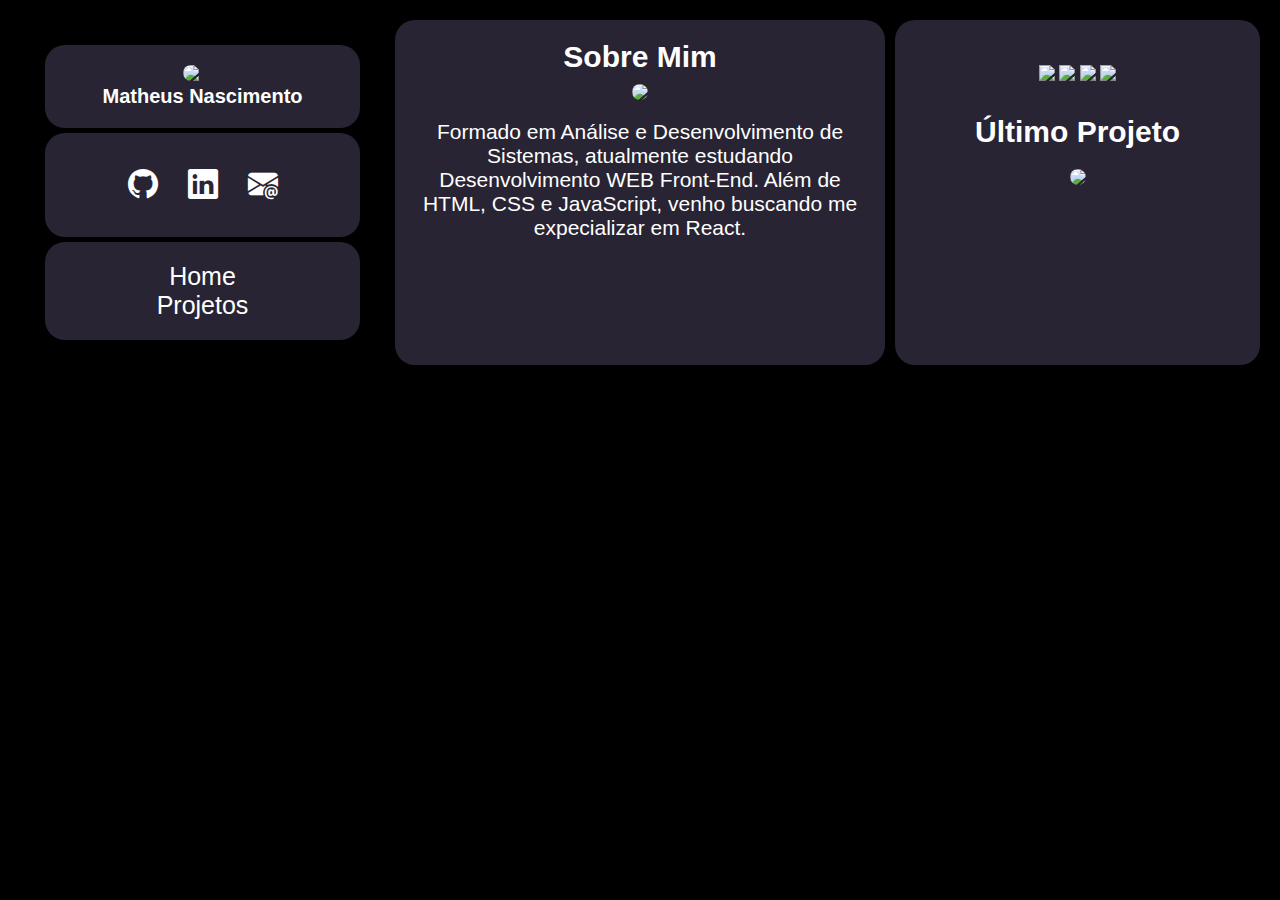
==== index.html @ 75b7ec79 "rafactor: changed some information + modified css" ====
<!DOCTYPE html>
<html lang="pt-br">

<head>
    <meta charset="UTF-8">
    <meta name="viewport" content="width=device-width, initial-scale=1.0">
    <title>portfolio</title>
    <!--bootstrap icons-->
    <link rel="stylesheet" href="https://cdn.jsdelivr.net/npm/bootstrap-icons@1.11.1/font/bootstrap-icons.css">
    <!--css do index.html-->
    <link rel="stylesheet" href="./css/styles.css">
</head>

<body>
    <div class="container">
        <div class="side">
            <div class="logo-nome" id="home">
                <img src="https://media.discordapp.net/attachments/914968155212906507/1125050646421307493/dev.png?width=398&height=398">
                <p>Matheus Nascimento</p>
            </div>

            <div class="logo-links"> 
                <a href="https://github.com/matheuspeluso" target="_blank">
                    <i class="bi bi-github icons"></i>
                </a>

                <a href="https://www.linkedin.com/in/matheus-pereira-peluso-do-nascimento-331954191/" target="_blank"> 
                    <i class="bi bi-linkedin icons"></i>
                </a>

                <a href="mailto:matheuspeluso17@gmail.com"> 
                    <i class="bi bi-envelope-at-fill icons"></i>
                </a>
            </div>
            
            <div class="nav">
                <ul>
                    <li><a href="#home">Home</a></li>
                    <!-- <li><a href="">Artigos</a></li> -->
                    <li><a href="./porjetos.html">Projetos</a></li>
                </ul>
            </div>
        </div>

        <div class="conteudo">
            <h2>Sobre Mim</h2>
            <img src="https://media.discordapp.net/attachments/914968155212906507/1125049673502163035/foto_perfil.jpeg?width=398&height=398">

            <p class="sobre">
                Formado em Análise e Desenvolvimento de Sistemas, atualmente estudando Desenvolvimento WEB Front-End.
                Além de HTML, CSS e JavaScript, venho buscando me expecializar em React.
            </p>
        </div>

        <div class="right-side">
            <div class="linguagens">
                <img src="https://media.discordapp.net/attachments/914968155212906507/1125449765665124462/1.png">
                <img src="https://media.discordapp.net/attachments/914968155212906507/1125449843930824858/2.png">
                <img src="https://media.discordapp.net/attachments/914968155212906507/1125449857130319892/3.png">
                <img src="https://cdn.discordapp.com/attachments/1025588763608490055/1162450819241742417/REACT.png?ex=653bfbb0&is=652986b0&hm=bca01ada7d234cf4652f13b1acf8b90a7ce26b52450dc9b408c1e96b97c5d600&">
            </div>

            <h2 id="projetos">Último Projeto</h2>
            <a href="https://matheuspeluso.github.io/site-constucao/" target="_blank" id="ultimo-projeto">
                <img class="ultimo-pj" src="https://cdn.discordapp.com/attachments/1025588763608490055/1126576689745498182/prints.png">
            </a>
        </div>
    </div>

</body>

</html>


<!--https://matheuspeluso2000.000webhostapp.com/calcIMC/-->

<!--https://cdn.discordapp.com/attachments/914968155212906507/1125465877408645232/site.png-->
---- css/styles.css ----
* {
    padding: 0;
    margin: 0;
    box-sizing: border-box;
    font-family: 'Gill Sans', 'Gill Sans MT', Calibri, 'Trebuchet MS', sans-serif;
}

html,
body {
    height: 100%;
    background-color: black;
}

.container {
    background-color: rgb(0, 0, 0);
    padding: 15px;
    display: grid;
    grid-template-columns: 30% auto 30%;
    height: auto;
    justify-content: center;
}

.container div {
    padding: 20px;
    margin: 5px;
}

.logo-nome {
    background-color: rgb(40, 36, 51);
    border-radius: 20px;
    text-align: center;
}

.logo-nome img {
    width: 90%;
    margin: 0 auto;
    min-width: 40px;
    border-radius: 10px;
}

.logo-nome p {
    font-size: 20px;
    font-weight: bold;
    text-align: center;
    color: white;
}

.logo-links {
    display: flex;
    flex-wrap: wrap;
    justify-content: center;
    background-color: rgb(40, 36, 51);
    border-radius: 20px;
}

.logo-links a {
    margin: 15px;
}

.logo-links .icons {
    font-size: 30px;
    color: #fff;
}

.logo-links .icons:hover{
    color: rgb(129, 94, 226);
}

.nav {
    background-color: rgb(40, 36, 51);
    border-radius: 20px;
    text-align: center;
}

.nav li {
    font-size: 25px;
    list-style-type: none;
}

.nav li>a {
    color: white;
    text-decoration: none;
}

.nav li>a:hover {
    color: rgb(129, 94, 226);
    border-bottom: 1px solid #fff;
}

/* grid centro conteudo */

.conteudo {
    background-color: rgb(40, 36, 51);
    border-radius: 20px;
    text-align: center;
    padding: 20px;
}

.conteudo h2 {
    font-size: 30px;
    color: white;
}

.conteudo img {
    width: 100%;
    max-width: 500px;
    border-radius: 20px;
    margin-top: 10px;
}

/* grid side direita */

.right-side {
    background-color: rgb(40, 36, 51);
    border-radius: 20px;
    text-align: center;
    padding: 20px;
}

.linguagens img {
    width: 150px;
    max-width: 100%;
}

.right-side h2 {
    font-size: 30px;
    color: white;
    margin-top: 10px;
}

.ultimo-pj {
    width: 100%;
    max-width: 500px;
    margin-top: 20px;
    border-radius: 20px;
}

.sobre {
    font-size: 21px;
    color: white;
    margin-top: 1rem;
}

/* Media Queries */

@media screen and (max-width: 1024px) {
    .container {
        grid-template-columns: 1fr;
    }

    .side,
    .right-side {
        text-align: center;
    }

    .nav {
        margin-top: 20px;
    }

    .logo-nome,
    .logo-links {
        margin-bottom: 20px;
    }
}

@media screen and (max-width: 768px) {
    .container {
        padding: 10px;
    }

    .logo-links img {
        width: 30px;
    }

    .nav li {
        font-size: 20px;
    }

    .conteudo h2,
    .right-side h2 {
        font-size: 25px;
    }

    .sobre {
        font-size: 18px;
    }
}
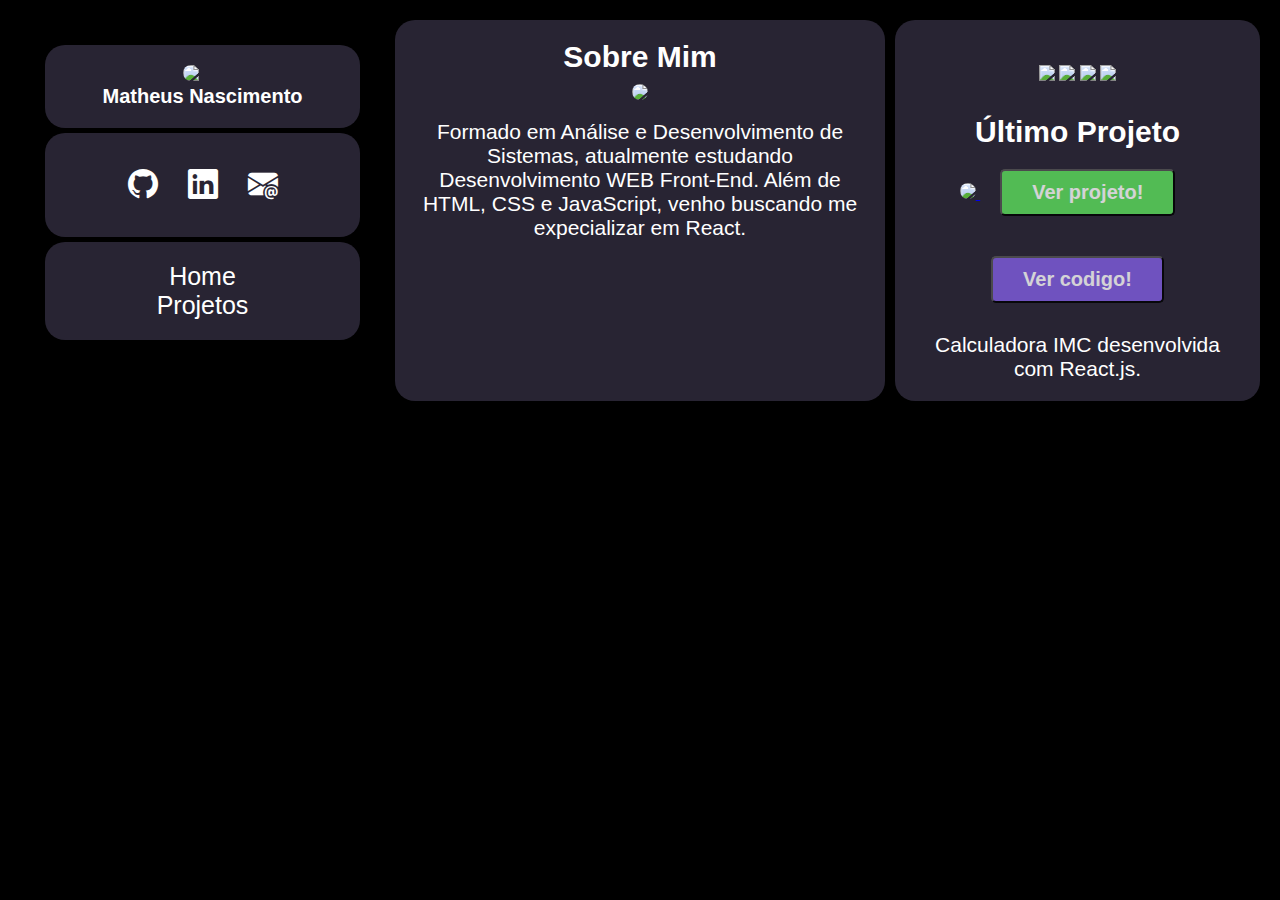
==== commit d2b95e1f: "refactor: last update" ====
--- a/index.html
+++ b/index.html
@@ -61,9 +61,17 @@
             </div>
 
             <h2 id="projetos">Último Projeto</h2>
-            <a href="https://matheuspeluso.github.io/site-constucao/" target="_blank" id="ultimo-projeto">
-                <img class="ultimo-pj" src="https://cdn.discordapp.com/attachments/1025588763608490055/1126576689745498182/prints.png">
+            <a href="https://react-imccalc.vercel.app/" target="_blank" id="ultimo-projeto">
+                <img class="ultimo-pj" src="https://cdn.discordapp.com/attachments/1025588763608490055/1162532757369540678/image.png?ex=653c4800&is=6529d300&hm=2fe86f53d9d5b80eca5e41290ae35fda15ee68f1c62ea964f40a0d48fc94a130&">
             </a>
+            <a href="https://react-imccalc.vercel.app/" target="_blank">
+                <button class="ver-projeto">Ver projeto!</button>
+            </a>
+            <a href="https://github.com/matheuspeluso/React-ImcCalc" target="_blank">
+                <button class="ver-codigo">Ver codigo!</button>
+            </a>
+            <P class="uj-p">Calculadora IMC desenvolvida com React.js.
+            </P>
         </div>
     </div>
 
--- a/css/styles.css
+++ b/css/styles.css
@@ -35,6 +35,7 @@
     width: 90%;
     margin: 0 auto;
     min-width: 40px;
+    max-width: 200px;
     border-radius: 10px;
 }
 
@@ -141,9 +142,38 @@
     margin-top: 1rem;
 }
 
+.uj-p{
+    font-size: 21px;
+    color: #fff;
+    margin-top: 10px;
+}
+
+.ver-projeto,
+.ver-codigo{
+    padding: 10px 30px;
+    margin-top: 15px;
+    border-radius: 5px;
+    background-color: rgb(129, 94, 226);
+    color: #fff;
+    font-weight: bold;
+    font-size: 20px;
+    cursor: pointer;
+    margin: 20px;
+    opacity: 0.8;
+}
+
+.ver-projeto{
+    background-color: rgb(93, 225, 93);
+}
+
+.ver-projeto:hover,
+.ver-codigo:hover{
+    opacity: 1;
+}
+
 /* Media Queries */
 
-@media screen and (max-width: 1024px) {
+@media screen and (max-width: 900px) {
     .container {
         grid-template-columns: 1fr;
     }
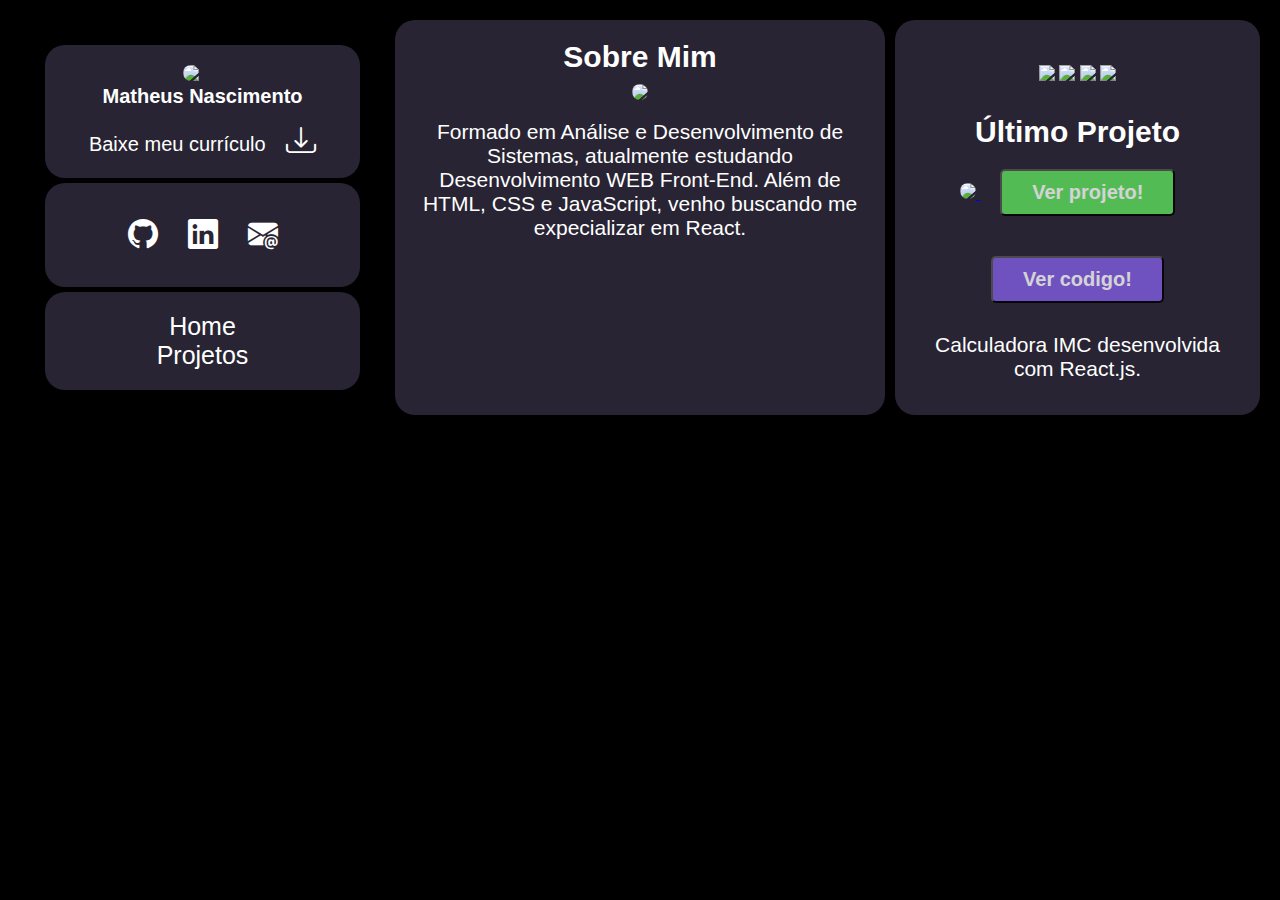
==== commit 0a7a71d5: "alter: added the curriculum download link" ====
--- a/index.html
+++ b/index.html
@@ -8,7 +8,7 @@
     <!--bootstrap icons-->
     <link rel="stylesheet" href="https://cdn.jsdelivr.net/npm/bootstrap-icons@1.11.1/font/bootstrap-icons.css">
     <!--css do index.html-->
-    <link rel="stylesheet" href="./css/styles.css">
+    <link rel="stylesheet" href="./scss/styles.css">
 </head>
 
 <body>
@@ -17,6 +17,12 @@
             <div class="logo-nome" id="home">
                 <img src="https://media.discordapp.net/attachments/914968155212906507/1125050646421307493/dev.png?width=398&height=398">
                 <p>Matheus Nascimento</p>
+
+                <a href="./doc/Matheus Pereira Peluso Do Nascimento Curriculo-1.pdf" download> 
+                    <span>Baixe meu currículo</span>
+                    <i class="bi bi-download icons"></i>
+                </a>
+                
             </div>
 
             <div class="logo-links"> 
@@ -31,13 +37,14 @@
                 <a href="mailto:matheuspeluso17@gmail.com"> 
                     <i class="bi bi-envelope-at-fill icons"></i>
                 </a>
+                
             </div>
             
             <div class="nav">
                 <ul>
                     <li><a href="#home">Home</a></li>
                     <!-- <li><a href="">Artigos</a></li> -->
-                    <li><a href="./porjetos.html">Projetos</a></li>
+                    <li><a href="./projetos.html">Projetos</a></li>
                 </ul>
             </div>
         </div>
--- a/scss/styles.css
+++ b/scss/styles.css
@@ -0,0 +1,210 @@
+* {
+  padding: 0;
+  margin: 0;
+  box-sizing: border-box;
+  font-family: "Gill Sans", "Gill Sans MT", Calibri, "Trebuchet MS", sans-serif;
+}
+
+html,
+body {
+  height: 100%;
+  background-color: rgb(0, 0, 0);
+}
+
+.container {
+  background-color: rgb(0, 0, 0);
+  padding: 15px;
+  display: grid;
+  grid-template-columns: 30% auto 30%;
+  height: auto;
+  justify-content: center;
+}
+.container div {
+  padding: 20px;
+  margin: 5px;
+}
+
+.logo-nome {
+  background-color: rgb(40, 36, 51);
+  border-radius: 20px;
+  text-align: center;
+}
+.logo-nome img {
+  width: 90%;
+  margin: 0 auto;
+  min-width: 40px;
+  max-width: 200px;
+  border-radius: 10px;
+}
+.logo-nome p {
+  font-size: 20px;
+  font-weight: bold;
+  text-align: center;
+  color: white;
+  margin-bottom: 1rem;
+}
+.logo-nome a {
+  text-decoration: none;
+}
+.logo-nome span {
+  color: #fff;
+  font-size: 20px;
+}
+.logo-nome .icons {
+  font-size: 30px;
+  color: #fff;
+  margin-left: 1rem;
+}
+.logo-nome .icons:hover {
+  color: rgb(129, 94, 226);
+}
+
+.logo-links {
+  display: flex;
+  flex-wrap: wrap;
+  justify-content: center;
+  background-color: rgb(40, 36, 51);
+  border-radius: 20px;
+}
+.logo-links a {
+  margin: 15px;
+}
+.logo-links .icons {
+  font-size: 30px;
+  color: #fff;
+}
+.logo-links .icons:hover {
+  color: rgb(129, 94, 226);
+}
+
+.nav {
+  background-color: rgb(40, 36, 51);
+  border-radius: 20px;
+  text-align: center;
+}
+.nav li {
+  font-size: 25px;
+  list-style-type: none;
+}
+.nav li > a {
+  color: #fff;
+  text-decoration: none;
+}
+.nav li > a:hover {
+  color: rgb(129, 94, 226);
+  border-bottom: 1px solid #fff;
+}
+
+/* grid centro conteudo */
+.conteudo {
+  background-color: rgb(40, 36, 51);
+  border-radius: 20px;
+  text-align: center;
+  padding: 20px;
+}
+.conteudo h2 {
+  font-size: 30px;
+  color: #fff;
+}
+.conteudo img {
+  width: 100%;
+  max-width: 500px;
+  border-radius: 20px;
+  margin-top: 10px;
+}
+
+/* grid side direita */
+.right-side {
+  background-color: rgb(40, 36, 51);
+  border-radius: 20px;
+  text-align: center;
+  padding: 20px;
+}
+.right-side h2 {
+  font-size: 30px;
+  color: #fff;
+  margin-top: 10px;
+}
+
+.linguagens img {
+  width: 150px;
+  max-width: 100%;
+}
+
+.ultimo-pj {
+  width: 100%;
+  max-width: 500px;
+  margin-top: 20px;
+  border-radius: 20px;
+}
+
+.sobre {
+  font-size: 21px;
+  color: #fff;
+  margin-top: 1rem;
+}
+
+.uj-p {
+  font-size: 21px;
+  color: #fff;
+  margin-top: 10px;
+}
+
+.ver-projeto,
+.ver-codigo {
+  padding: 10px 30px;
+  margin-top: 15px;
+  border-radius: 5px;
+  background-color: rgb(129, 94, 226);
+  color: #fff;
+  font-weight: bold;
+  font-size: 20px;
+  cursor: pointer;
+  margin: 20px;
+  opacity: 0.8;
+}
+
+.ver-projeto {
+  background-color: rgb(93, 225, 93);
+}
+
+.ver-projeto:hover,
+.ver-codigo:hover {
+  opacity: 1;
+}
+
+/* Media Queries */
+@media screen and (max-width: 900px) {
+  .container {
+    grid-template-columns: 1fr;
+  }
+  .side,
+  .right-side {
+    text-align: center;
+  }
+  .nav {
+    margin-top: 20px;
+  }
+  .logo-nome,
+  .logo-links {
+    margin-bottom: 20px;
+  }
+}
+@media screen and (max-width: 768px) {
+  .container {
+    padding: 10px;
+  }
+  .logo-links img {
+    width: 30px;
+  }
+  .nav li {
+    font-size: 20px;
+  }
+  .conteudo h2,
+  .right-side h2 {
+    font-size: 25px;
+  }
+  .sobre {
+    font-size: 18px;
+  }
+}/*# sourceMappingURL=styles.css.map */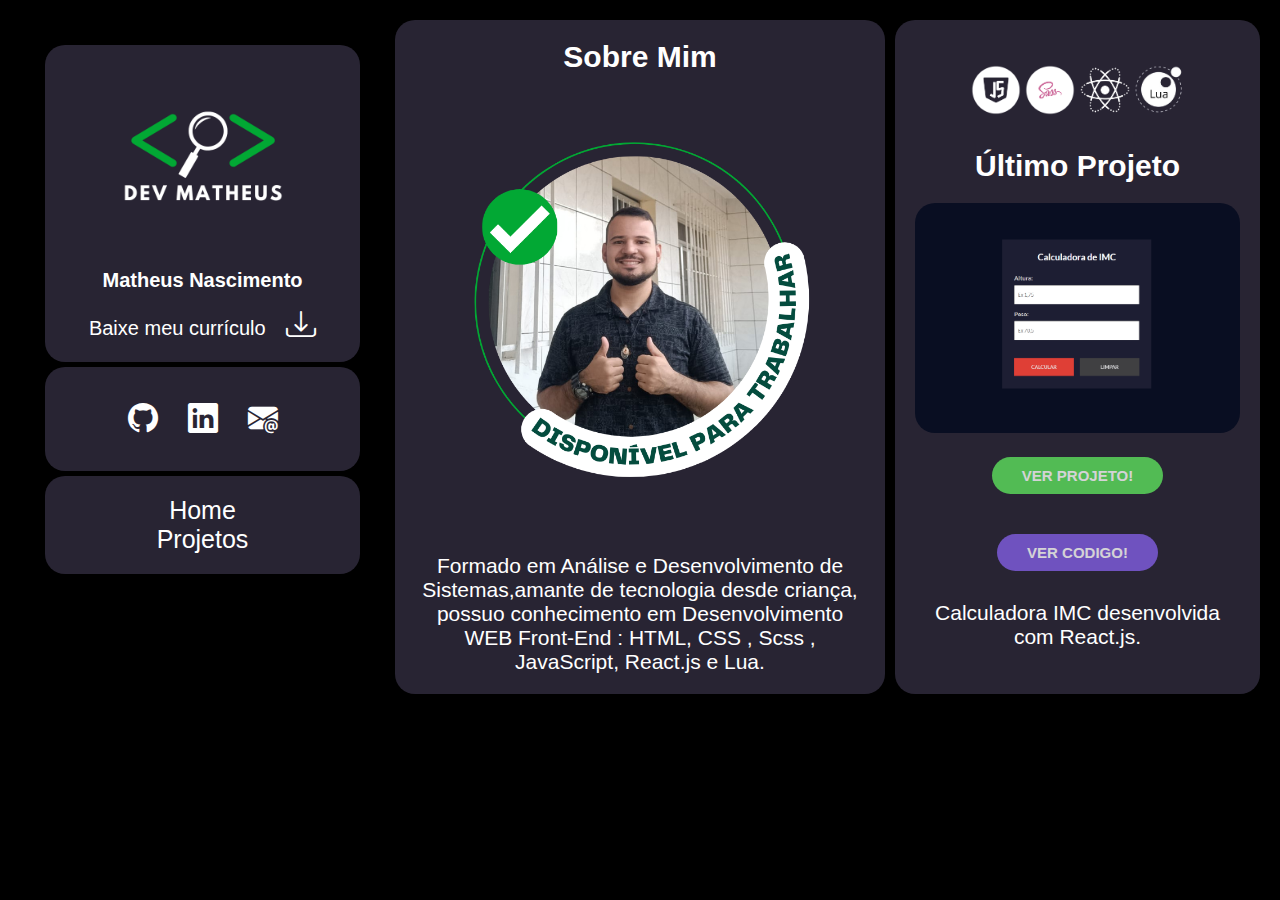
==== commit 62c4483a: "update" ====
--- a/index.html
+++ b/index.html
@@ -4,7 +4,7 @@
 <head>
     <meta charset="UTF-8">
     <meta name="viewport" content="width=device-width, initial-scale=1.0">
-    <title>portfolio</title>
+    <title>Portfólio Dev Matheus Peluso</title>
     <!--bootstrap icons-->
     <link rel="stylesheet" href="https://cdn.jsdelivr.net/npm/bootstrap-icons@1.11.1/font/bootstrap-icons.css">
     <!--css do index.html-->
@@ -15,7 +15,7 @@
     <div class="container">
         <div class="side">
             <div class="logo-nome" id="home">
-                <img src="https://media.discordapp.net/attachments/914968155212906507/1125050646421307493/dev.png?width=398&height=398">
+                <img src="./img/logo.png">
                 <p>Matheus Nascimento</p>
 
                 <a href="./doc/Matheus Pereira Peluso Do Nascimento Curriculo-1.pdf" download> 
@@ -51,31 +51,31 @@
 
         <div class="conteudo">
             <h2>Sobre Mim</h2>
-            <img src="https://media.discordapp.net/attachments/914968155212906507/1125049673502163035/foto_perfil.jpeg?width=398&height=398">
+            <img src="./img/perfil.png">
 
             <p class="sobre">
-                Formado em Análise e Desenvolvimento de Sistemas, atualmente estudando Desenvolvimento WEB Front-End.
-                Além de HTML, CSS e JavaScript, venho buscando me expecializar em React.
+                Formado em Análise e Desenvolvimento de Sistemas,amante de tecnologia desde criança, possuo conhecimento em  Desenvolvimento WEB Front-End :
+                HTML, CSS , Scss , JavaScript, React.js e Lua.
             </p>
         </div>
 
         <div class="right-side">
             <div class="linguagens">
-                <img src="https://media.discordapp.net/attachments/914968155212906507/1125449765665124462/1.png">
-                <img src="https://media.discordapp.net/attachments/914968155212906507/1125449843930824858/2.png">
-                <img src="https://media.discordapp.net/attachments/914968155212906507/1125449857130319892/3.png">
-                <img src="https://cdn.discordapp.com/attachments/1025588763608490055/1162450819241742417/REACT.png?ex=653bfbb0&is=652986b0&hm=bca01ada7d234cf4652f13b1acf8b90a7ce26b52450dc9b408c1e96b97c5d600&">
+                <img src="./img/js.png">
+                <img src="./img/scss.png">
+                <img src="./img/react.png">
+                <img src="./img/lua.png">
             </div>
 
             <h2 id="projetos">Último Projeto</h2>
             <a href="https://react-imccalc.vercel.app/" target="_blank" id="ultimo-projeto">
-                <img class="ultimo-pj" src="https://cdn.discordapp.com/attachments/1025588763608490055/1162532757369540678/image.png?ex=653c4800&is=6529d300&hm=2fe86f53d9d5b80eca5e41290ae35fda15ee68f1c62ea964f40a0d48fc94a130&">
+                <img class="ultimo-pj" src="./img/lastProject.png">
             </a>
             <a href="https://react-imccalc.vercel.app/" target="_blank">
-                <button class="ver-projeto">Ver projeto!</button>
+                <button class=" btn ver-projeto">Ver projeto!</button>
             </a>
             <a href="https://github.com/matheuspeluso/React-ImcCalc" target="_blank">
-                <button class="ver-codigo">Ver codigo!</button>
+                <button class=" btn ver-codigo">Ver codigo!</button>
             </a>
             <P class="uj-p">Calculadora IMC desenvolvida com React.js.
             </P>
--- a/scss/styles.css
+++ b/scss/styles.css
@@ -127,7 +127,7 @@
 }
 
 .linguagens img {
-  width: 150px;
+  width: 50px;
   max-width: 100%;
 }
 
@@ -150,22 +150,23 @@
   margin-top: 10px;
 }
 
-.ver-projeto,
-.ver-codigo {
+.btn {
   padding: 10px 30px;
   margin-top: 15px;
-  border-radius: 5px;
-  background-color: rgb(129, 94, 226);
+  border-radius: 30px;
   color: #fff;
   font-weight: bold;
-  font-size: 20px;
+  text-transform: uppercase;
+  font-size: 15px;
   cursor: pointer;
   margin: 20px;
+  border: none;
   opacity: 0.8;
-}
-
-.ver-projeto {
   background-color: rgb(93, 225, 93);
+}
+
+.ver-codigo {
+  background-color: rgb(129, 94, 226);
 }
 
 .ver-projeto:hover,
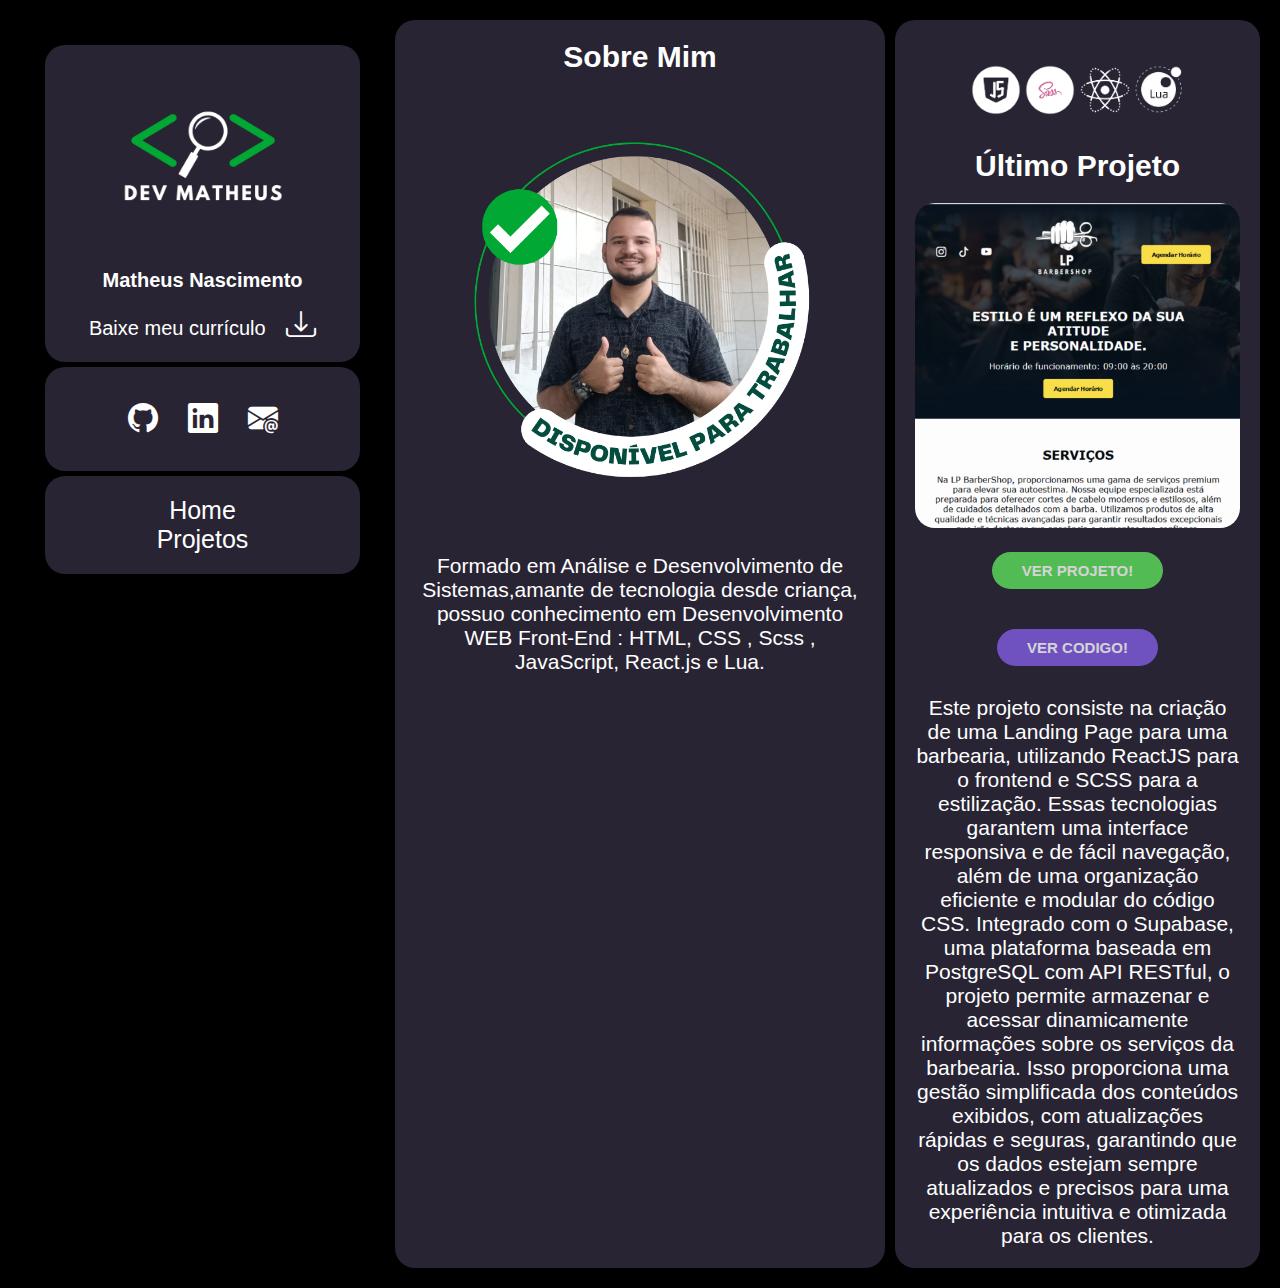
==== commit dfc05fdd: "updated portfollio" ====
--- a/index.html
+++ b/index.html
@@ -68,17 +68,18 @@
             </div>
 
             <h2 id="projetos">Último Projeto</h2>
-            <a href="https://react-imccalc.vercel.app/" target="_blank" id="ultimo-projeto">
-                <img class="ultimo-pj" src="./img/lastProject.png">
+            <a href="https://lp-barbershop-react.vercel.app/" target="_blank" id="ultimo-projeto">
+                <img class="ultimo-pj" src="./img/ultimoProjeto.png">
             </a>
-            <a href="https://react-imccalc.vercel.app/" target="_blank">
+            <a href="https://lp-barbershop-react.vercel.app/" target="_blank">
                 <button class=" btn ver-projeto">Ver projeto!</button>
             </a>
-            <a href="https://github.com/matheuspeluso/React-ImcCalc" target="_blank">
+            <a href="https://github.com/matheuspeluso/LP-BARBERSHOP-REACT/tree/v3-using-supabase/lp_barberShop" target="_blank">
                 <button class=" btn ver-codigo">Ver codigo!</button>
             </a>
-            <P class="uj-p">Calculadora IMC desenvolvida com React.js.
-            </P>
+            <p class="uj-p">Este projeto consiste na criação de uma Landing Page para uma barbearia, utilizando ReactJS para o frontend e SCSS para a estilização. Essas tecnologias garantem uma interface responsiva e de fácil navegação, além de uma organização eficiente e modular do código CSS.
+
+                Integrado com o Supabase, uma plataforma baseada em PostgreSQL com API RESTful, o projeto permite armazenar e acessar dinamicamente informações sobre os serviços da barbearia. Isso proporciona uma gestão simplificada dos conteúdos exibidos, com atualizações rápidas e seguras, garantindo que os dados estejam sempre atualizados e precisos para uma experiência intuitiva e otimizada para os clientes.</p>
         </div>
     </div>
 
